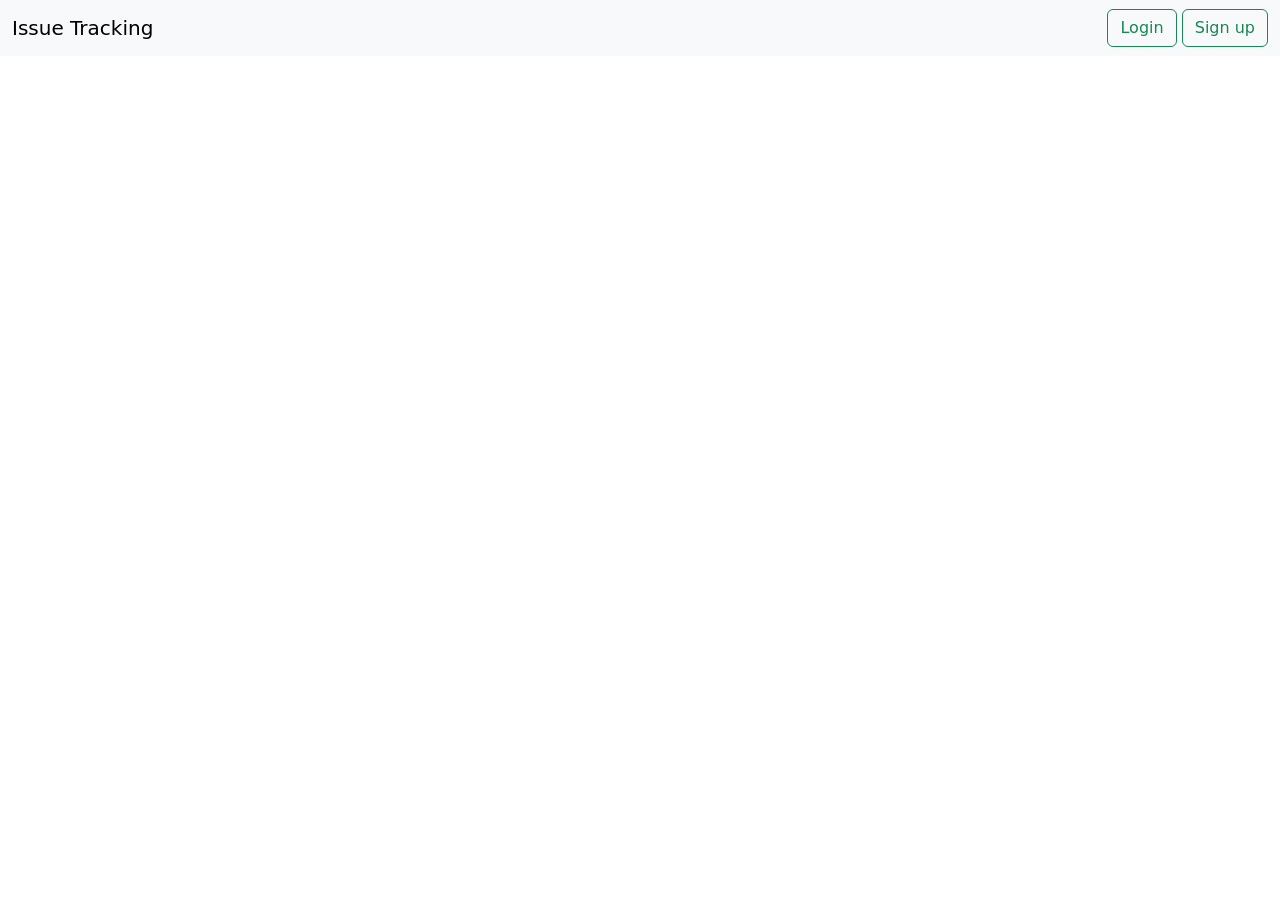
==== index.html @ da0f1731 "registration with validation" ====
<!DOCTYPE html>
<html lang="en">
<head>
    <meta charset="UTF-8">
    <meta name="viewport" content="width=device-width, initial-scale=1.0">
    <title>Document</title>
    <link rel="stylesheet" href="styles/styles.css">
    <link href="https://cdn.jsdelivr.net/npm/bootstrap@5.3.8/dist/css/bootstrap.min.css" rel="stylesheet" integrity="sha384-sRIl4kxILFvY47J16cr9ZwB07vP4J8+LH7qKQnuqkuIAvNWLzeN8tE5YBujZqJLB" crossorigin="anonymous">
</head>
<body>
    <nav class="navbar bg-body-tertiary">
  <div class="container-fluid">
    <a class="navbar-brand " >Issue Tracking</a> 
    <div class="btn-container">
        <a href="pages/register.html" class="btn btn-outline-success">Login</a> 
        <button class="btn btn-outline-success">Sign up</button>
    </div>
    
  </div>
</nav>
</body>
</html>
---- styles/styles.css ----
.required{
    color: red;
}
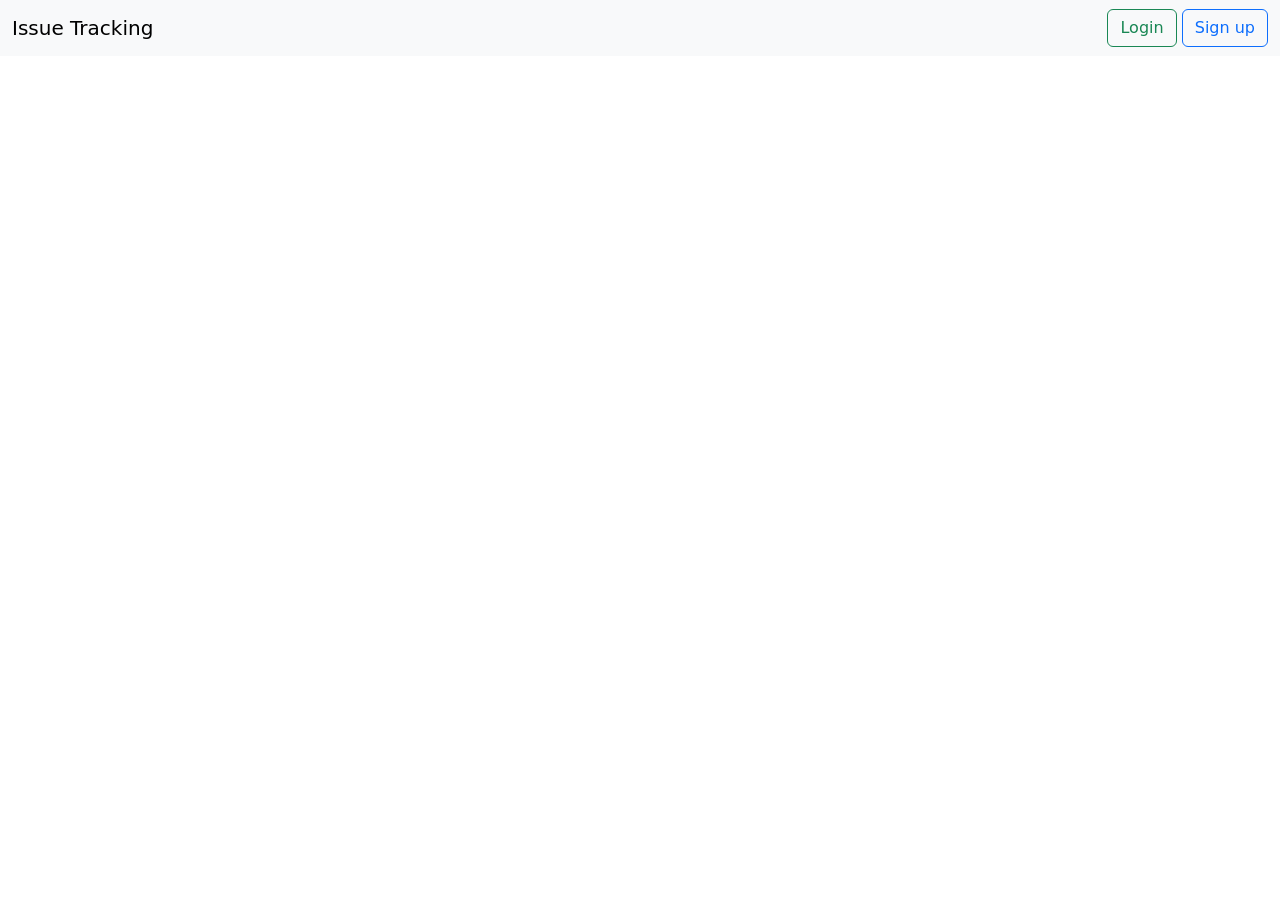
==== commit 0fab795c: "login.html" ====
--- a/index.html
+++ b/index.html
@@ -12,8 +12,8 @@
   <div class="container-fluid">
     <a class="navbar-brand " >Issue Tracking</a> 
     <div class="btn-container">
-        <a href="pages/register.html" class="btn btn-outline-success">Login</a> 
-        <button class="btn btn-outline-success">Sign up</button>
+        <a href="pages/login.html" class="btn btn-outline-success">Login</a> 
+        <a href="pages/register.html" class="btn btn-outline-primary">Sign up</a>
     </div>
     
   </div>
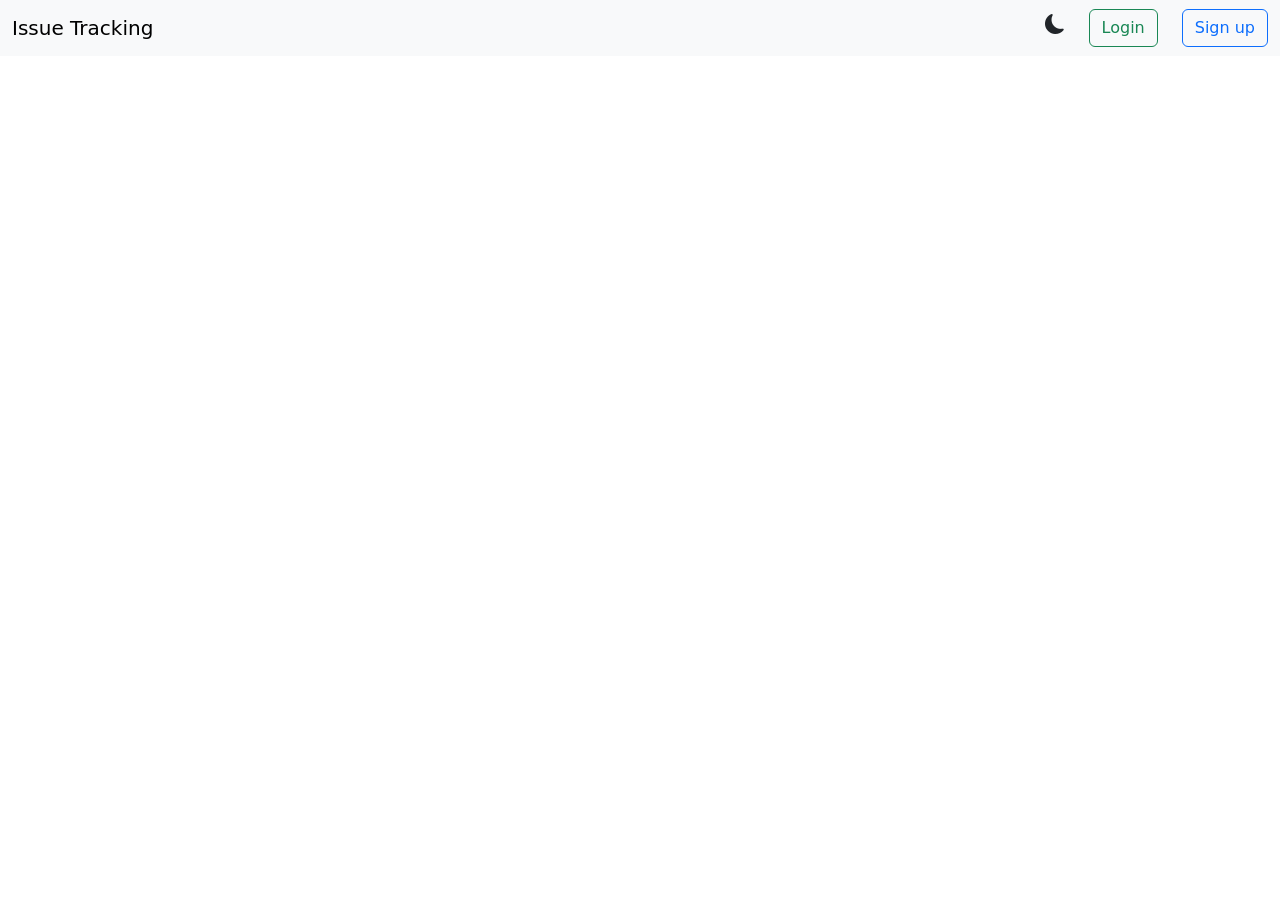
==== commit 1969752b: "raise ticket" ====
--- a/index.html
+++ b/index.html
@@ -5,18 +5,21 @@
     <meta name="viewport" content="width=device-width, initial-scale=1.0">
     <title>Document</title>
     <link rel="stylesheet" href="styles/styles.css">
+    <link rel="stylesheet" href="https://cdn.jsdelivr.net/npm/bootstrap-icons@1.13.1/font/bootstrap-icons.min.css">
     <link href="https://cdn.jsdelivr.net/npm/bootstrap@5.3.8/dist/css/bootstrap.min.css" rel="stylesheet" integrity="sha384-sRIl4kxILFvY47J16cr9ZwB07vP4J8+LH7qKQnuqkuIAvNWLzeN8tE5YBujZqJLB" crossorigin="anonymous">
 </head>
 <body>
     <nav class="navbar bg-body-tertiary">
-  <div class="container-fluid">
-    <a class="navbar-brand " >Issue Tracking</a> 
-    <div class="btn-container">
-        <a href="pages/login.html" class="btn btn-outline-success">Login</a> 
-        <a href="pages/register.html" class="btn btn-outline-primary">Sign up</a>
-    </div>
-    
-  </div>
-</nav>
+        <div class="container-fluid">
+            <a class="navbar-brand " >Issue Tracking</a> 
+            
+            <div class="btn-container d-flex justify-content-center gap-4">
+                <i class="bi bi-moon-fill fs-5"></i>
+                <i class="bi bi-sun-fill fs-5 d-none"></i>
+                <a href="pages/login.html" class="btn btn-outline-success">Login</a> 
+                <a href="pages/register.html" class="btn btn-outline-primary">Sign up</a>
+            </div>
+        </div>
+    </nav>
 </body>
 </html>
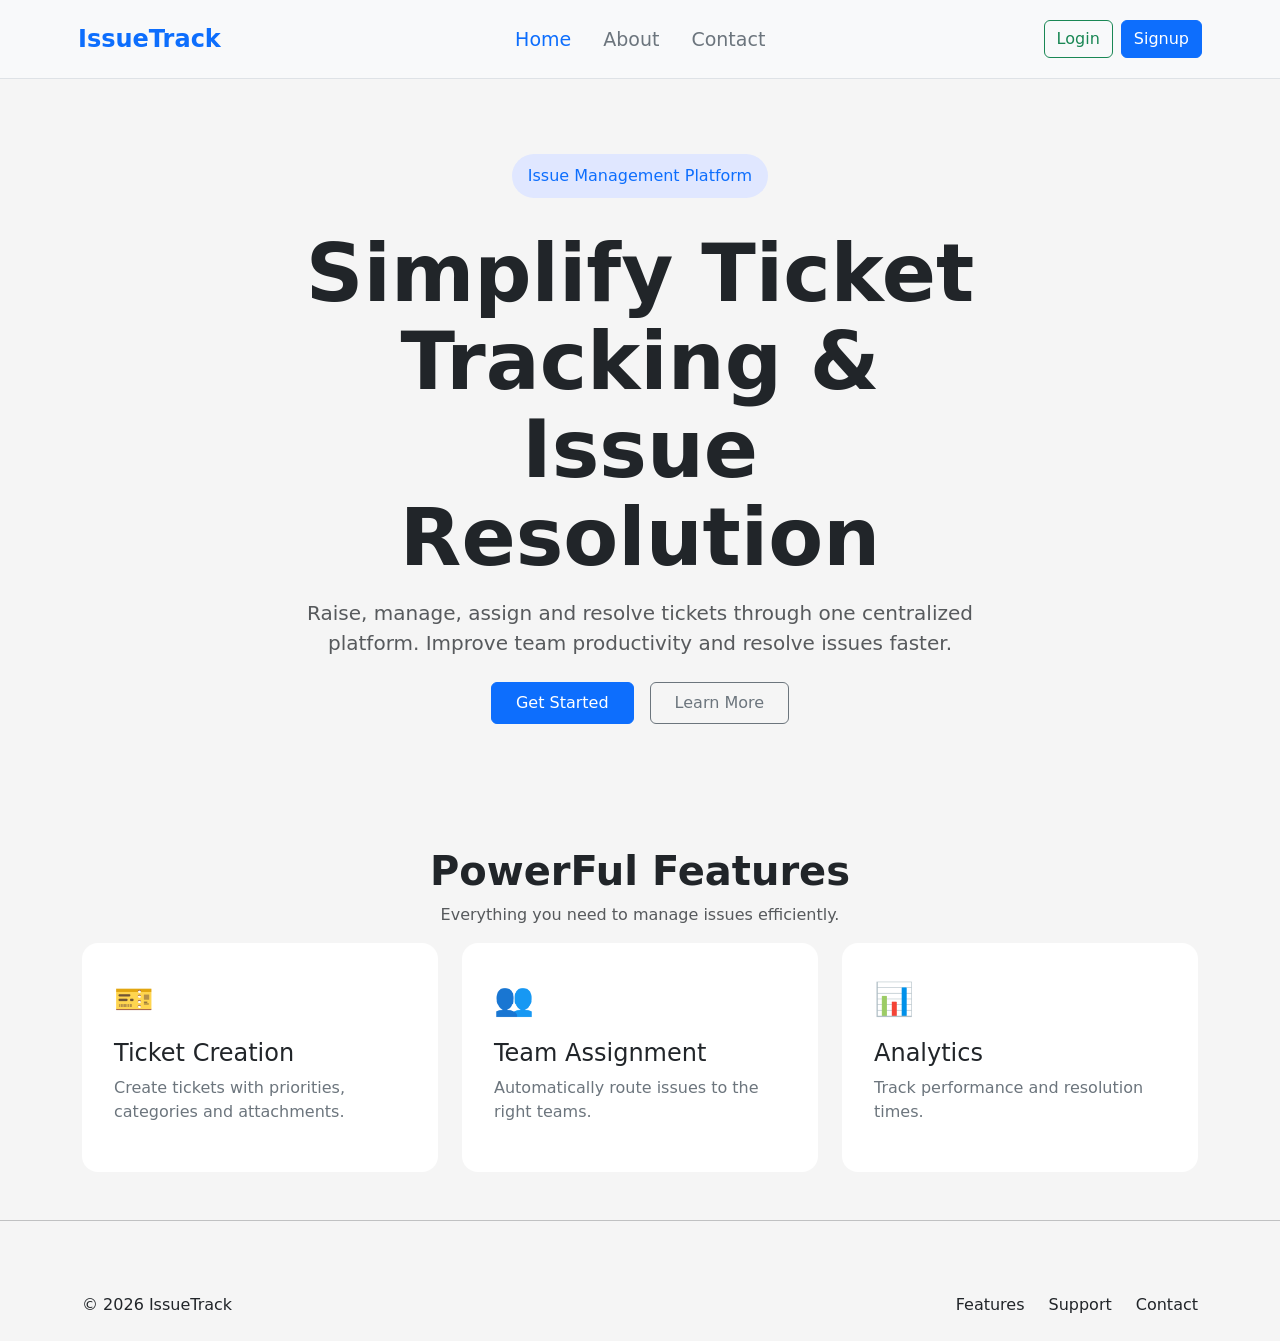
==== commit 10f4a326: "features completed" ====
--- a/index.html
+++ b/index.html
@@ -3,23 +3,183 @@
 <head>
     <meta charset="UTF-8">
     <meta name="viewport" content="width=device-width, initial-scale=1.0">
-    <title>Document</title>
-    <link rel="stylesheet" href="styles/styles.css">
+    <title>IssueTrack</title>
+
+    <link rel="stylesheet" href="../styles/home.css">
     <link rel="stylesheet" href="https://cdn.jsdelivr.net/npm/bootstrap-icons@1.13.1/font/bootstrap-icons.min.css">
-    <link href="https://cdn.jsdelivr.net/npm/bootstrap@5.3.8/dist/css/bootstrap.min.css" rel="stylesheet" integrity="sha384-sRIl4kxILFvY47J16cr9ZwB07vP4J8+LH7qKQnuqkuIAvNWLzeN8tE5YBujZqJLB" crossorigin="anonymous">
+    <link href="https://cdn.jsdelivr.net/npm/bootstrap@5.3.8/dist/css/bootstrap.min.css" rel="stylesheet">
+
 </head>
+
 <body>
-    <nav class="navbar bg-body-tertiary">
-        <div class="container-fluid">
-            <a class="navbar-brand " >Issue Tracking</a> 
-            
-            <div class="btn-container d-flex justify-content-center gap-4">
-                <i class="bi bi-moon-fill fs-5"></i>
-                <i class="bi bi-sun-fill fs-5 d-none"></i>
-                <a href="pages/login.html" class="btn btn-outline-success">Login</a> 
-                <a href="pages/register.html" class="btn btn-outline-primary">Sign up</a>
+
+<!-- NAVBAR -->
+
+<nav class="navbar navbar-expand-lg bg-body-tertiary border-bottom ">
+    <div class="container p-2">
+
+        <a class="navbar-brand fw-bold text-primary fs-4" href="#">
+            IssueTrack
+        </a>
+
+        <button class="navbar-toggler"
+                type="button"
+                data-bs-toggle="collapse"
+                data-bs-target="#navbarContent">
+
+            <span class="navbar-toggler-icon"></span>
+        </button>
+
+        <div class="collapse navbar-collapse" id="navbarContent">
+
+            <ul class="navbar-nav mx-auto text-center gap-3">
+
+                <li class="nav-item">
+                    <a class="nav-link active text-primary fw-medium font" href="#">
+                        Home
+                    </a>
+                </li>
+
+                <li class="nav-item">
+                    <a class="nav-link text-secondary fw-medium font" href="#about">
+                        About
+                    </a>
+                </li>
+
+                <li class="nav-item">
+                    <a class="nav-link text-secondary fw-medium font" href="#contact">
+                        Contact
+                    </a>
+                </li>
+
+            </ul>
+
+            <div class="d-flex flex-column flex-lg-row gap-2 mt-3 mt-lg-0">
+
+                <a href="pages/login.html"
+                   class="btn btn-outline-success">
+                    Login
+                </a>
+
+                <a href="pages/register.html"
+                   class="btn btn-primary">
+                    Signup
+                </a>
+
             </div>
+
         </div>
-    </nav>
+
+    </div>
+</nav>
+
+<!-- HERO -->
+
+<section class="hero-section">
+
+    <div class="container">
+
+        <div class="row justify-content-center">
+
+            <div class="col-12 col-lg-8 text-center">
+
+                <span class="badge-custom text-primary">
+                    Issue Management Platform
+                </span>
+
+                <h1 class="hero-title fw-bold mt-3">
+                    Simplify Ticket Tracking &
+                    Issue Resolution
+                </h1>
+
+                <p class="text-muted fs-5 mt-3">
+                    Raise, manage, assign and resolve tickets through one
+                    centralized platform. Improve team productivity and
+                    resolve issues faster.
+                </p>
+
+                <div class="hero-buttons d-flex flex-column flex-sm-row justify-content-center gap-3 mt-4">
+
+                    <a href="register.html"
+                       class="btn btn-primary px-4 py-2">
+                        Get Started
+                    </a>
+
+                    <a href="about"
+                       class="btn btn-outline-secondary px-4 py-2">
+                        Learn More
+                    </a>
+
+                </div>
+
+            </div>
+
+        </div>
+
+    </div>
+
+</section>
+
+
+<section id="about" class="mt-5 mb-5">
+    <h1 class="text-center fw-bold">PowerFul Features </h1>
+    <p class="text-muted text-center">Everything you need to manage issues efficiently.</p>
+    <div class="container">
+        <div class="row g-4">
+
+                <div class="col-md-4">
+                    <div class="feature-card">
+                        <div class="feature-icon">🎫</div>
+                        <h4 class="mt-3">Ticket Creation</h4>
+                        <p class="text-secondary">
+                            Create tickets with priorities, categories and attachments.
+                        </p>
+                    </div>
+                </div>
+
+                <div class="col-md-4">
+                    <div class="feature-card">
+                        <div class="feature-icon">👥</div>
+                        <h4 class="mt-3">Team Assignment</h4>
+                        <p class="text-secondary">
+                            Automatically route issues to the right teams.
+                        </p>
+                    </div>  
+                </div>
+
+                <div class="col-md-4">
+                    <div class="feature-card">
+                        <div class="feature-icon">📊</div>
+                        <h4 class="mt-3">Analytics</h4>
+                        <p class="text-secondary">
+                            Track performance and resolution times.
+                        </p>
+                    </div>
+                </div>
+
+            </div>
+    </div>
+</section>
+
+<hr class="mt-5">
+
+<footer class="py-4 mt-5" id="contact">
+        <div class="container d-flex justify-content-between flex-wrap">
+
+            <span>
+                © 2026 IssueTrack
+            </span>
+
+            <div class="d-flex gap-4">
+                <span>Features</span>
+                <span>Support</span>
+                <span>Contact</span>
+            </div>
+
+        </div>
+    </footer>
+
+<script src="https://cdn.jsdelivr.net/npm/bootstrap@5.3.8/dist/js/bootstrap.bundle.min.js"></script>
+
 </body>
-</html>+</html>
--- a/styles/home.css
+++ b/styles/home.css
@@ -0,0 +1,83 @@
+.blue{
+    color: #0EA5E9 !important;
+}
+.bg-blue{
+    background-color: #0EA5E9 !important;
+}
+
+.bg{
+    background-color: #1e293b !important;
+}
+
+.bg-text{
+    color: #1e293b !important;
+}
+
+body{
+    background: whitesmoke !important;
+}
+.badge-custom{
+    background:#DBEAFE;
+    color:var(--primary);
+    padding:.6rem 1rem;
+    border-radius:50px;
+    display:inline-block;
+    margin-bottom:1rem;
+}
+
+.hero-title{
+            font-size: clamp(2.5rem, 8vw, 5rem);
+            line-height: 1.1;
+        }
+
+.hero-section{
+    min-height: 80vh;
+    display: flex;
+    align-items: center;
+}
+
+.badge-custom{
+    display: inline-block;
+    padding: .6rem 1rem;
+    border-radius: 50px;
+    background: #e0e7ff;
+    font-weight: 500;
+}
+
+@media (max-width: 768px){
+
+    .hero-section{
+        min-height: auto;
+        padding: 4rem 0;
+    }
+
+    .hero-buttons{
+        width: 100%;
+    }
+
+    .hero-buttons .btn{
+        width: 100%;
+    }
+}
+
+
+.feature-card{
+    background:white;
+    border:1px solid var(--border);
+    border-radius:16px;
+    padding:2rem;
+    height:100%;
+}
+
+.feature-icon{
+    font-size:2rem;
+}
+
+a.font {
+    font-size: 19px;
+}
+
+a.font:hover{
+    color: #0EA5E9;
+    transition: 0.7s;
+}
